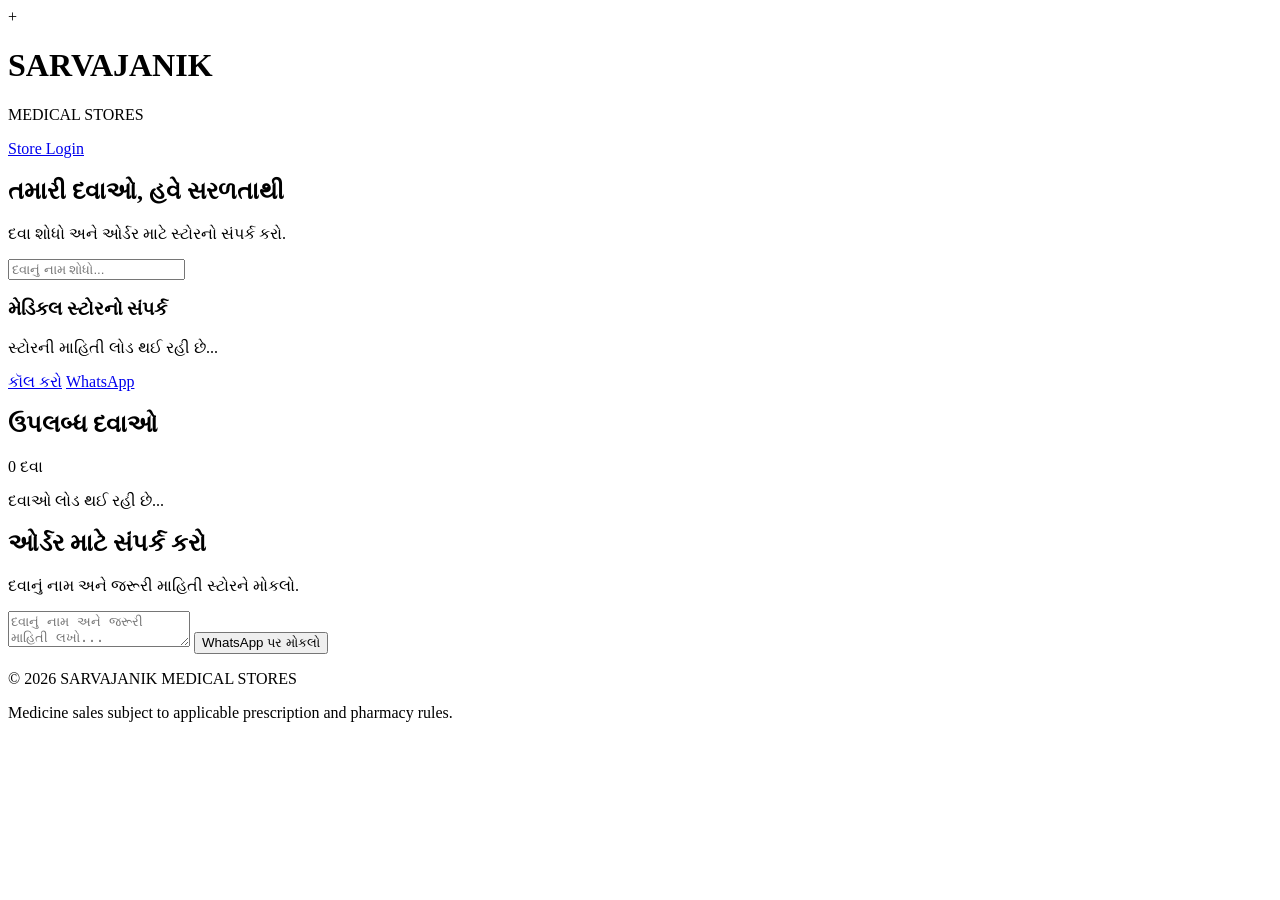
==== index.html @ 2fd67ab3 "Add initial HTML structure for medical store site" ====
<!DOCTYPE html>
<html lang="gu">
<head>
<meta charset="UTF-8">
<meta name="viewport" content="width=device-width, initial-scale=1.0">
<meta name="theme-color" content="#087443">
<meta name="description" content="SARVAJANIK MEDICAL STORES">
<title>SARVAJANIK MEDICAL STORES</title>
<link rel="manifest" href="manifest.json">
<link rel="stylesheet" href="style.css">
</head>

<body>

<header class="topbar">
  <div class="brand">
    <div class="logo">+</div>
    <div>
      <h1>SARVAJANIK</h1>
      <p>MEDICAL STORES</p>
    </div>
  </div>
  <a href="store.html" class="store-link">Store Login</a>
</header>

<section class="hero">
  <h2>તમારી દવાઓ, હવે સરળતાથી</h2>
  <p>દવા શોધો અને ઓર્ડર માટે સ્ટોરનો સંપર્ક કરો.</p>
</section>

<main class="container">

  <div class="search-box">
    <input
      type="search"
      id="searchMedicine"
      placeholder="દવાનું નામ શોધો..."
    >
  </div>

  <section class="contact-card">
    <h3>મેડિકલ સ્ટોરનો સંપર્ક</h3>
    <p id="storeName">સ્ટોરની માહિતી લોડ થઈ રહી છે...</p>
    <div class="contact-buttons">
      <a id="callButton" href="#">કૉલ કરો</a>
      <a id="whatsappButton" href="#" target="_blank">WhatsApp</a>
    </div>
  </section>

  <section>
    <div class="section-heading">
      <h2>ઉપલબ્ધ દવાઓ</h2>
      <span id="medicineCount">0 દવા</span>
    </div>
    <div id="medicineList" class="medicine-grid">
      <p>દવાઓ લોડ થઈ રહી છે...</p>
    </div>
  </section>

  <section class="order-section">
    <h2>ઓર્ડર માટે સંપર્ક કરો</h2>
    <p>દવાનું નામ અને જરૂરી માહિતી સ્ટોરને મોકલો.</p>
    <textarea
      id="orderMessage"
      placeholder="દવાનું નામ અને જરૂરી માહિતી લખો..."
    ></textarea>
    <button id="sendOrder">WhatsApp પર મોકલો</button>
  </section>

</main>

<footer>
  <p>© 2026 SARVAJANIK MEDICAL STORES</p>
  <p>Medicine sales subject to applicable prescription and pharmacy rules.</p>
</footer>

<script type="module" src="app.js"></script>

</body>
</html>
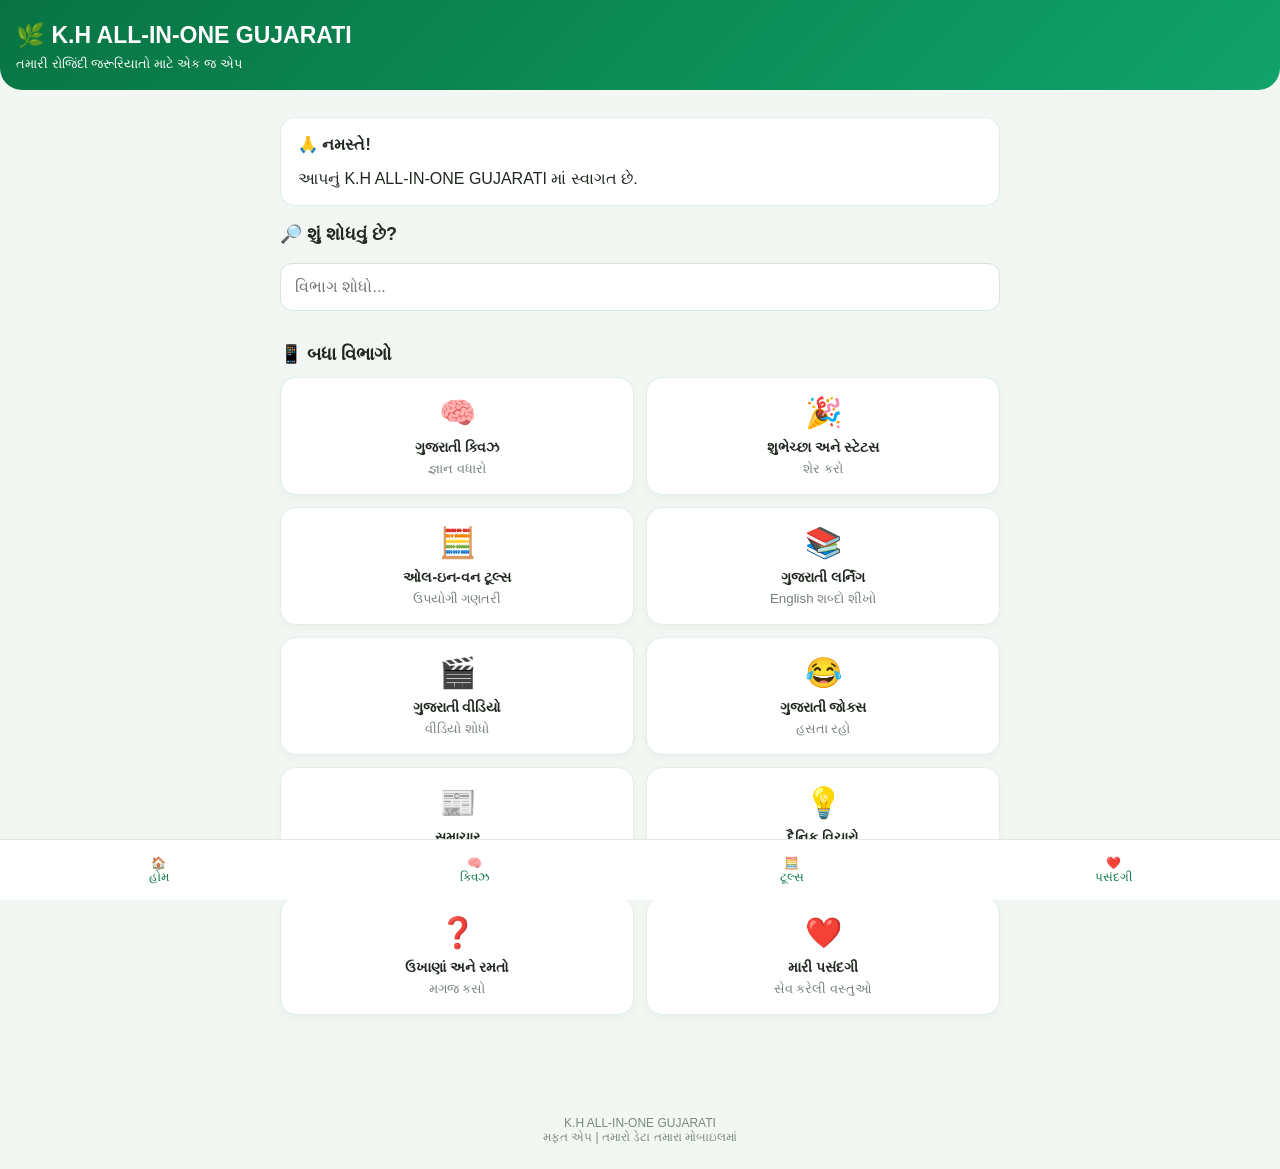
==== commit eb45d50a: "Update index.html" ====
--- a/index.html
+++ b/index.html
@@ -5,77 +5,289 @@
 <meta charset="UTF-8">
 <meta name="viewport" content="width=device-width, initial-scale=1.0">
 <meta name="theme-color" content="#087443">
-<meta name="description" content="SARVAJANIK MEDICAL STORES">
-<title>SARVAJANIK MEDICAL STORES</title>
-<link rel="manifest" href="manifest.json">
-<link rel="stylesheet" href="style.css">
+<title>K.H ALL-IN-ONE GUJARATI</title>
+<style>
+*{box-sizing:border-box}
+body{margin:0;font-family:Arial,sans-serif;background:#f2f7f4;color:#202820}
+header{background:linear-gradient(135deg,#087443,#10a36a);color:white;padding:22px 16px 18px;border-radius:0 0 22px 22px}
+header h1{font-size:23px;margin:0 0 7px}
+header p{margin:0;font-size:13px}
+.container{padding:15px;max-width:750px;margin:auto}
+.search{width:100%;padding:14px;border:1px solid #d6e4da;border-radius:12px;font-size:16px;margin-bottom:15px}
+.section-title{font-size:18px;font-weight:bold;margin:17px 0 12px}
+.grid{display:grid;grid-template-columns:repeat(2,1fr);gap:12px}
+.card{background:white;padding:17px 12px;border-radius:16px;border:1px solid #e2eee6;box-shadow:0 3px 10px #00000008;cursor:pointer;text-align:center}
+.card:active{transform:scale(.97)}
+.card .emoji{font-size:30px;display:block;margin-bottom:8px}
+.card strong{font-size:14px}
+.card small{display:block;color:#758078;margin-top:5px}
+button{border:0;border-radius:10px;padding:12px 15px;background:#087443;color:white;font-size:14px;cursor:pointer;margin:4px 2px}
+button.secondary{background:#e5f2e9;color:#087443}
+button.orange{background:#f18a24}
+input,select,textarea{width:100%;padding:12px;border:1px solid #d8e4dc;border-radius:10px;font-size:15px;margin:6px 0 12px;background:white}
+textarea{min-height:90px;resize:vertical}
+.panel{background:white;padding:17px;border-radius:15px;margin-top:12px;border:1px solid #e2eee6}
+.hidden{display:none!important}
+.back{background:#e2f1e7;color:#087443}
+.result{padding:13px;background:#eaf6ed;border-radius:10px;margin:10px 0;line-height:1.7}
+.item{padding:12px;background:white;border-radius:10px;margin:8px 0;border:1px solid #e2eee6;line-height:1.6}
+footer{text-align:center;color:#7a887e;padding:25px 10px;font-size:12px}
+nav{position:sticky;bottom:0;background:white;border-top:1px solid #e2e9e4;display:flex;justify-content:space-around;padding:9px 3px;z-index:5}
+nav button{background:transparent;color:#087443;margin:0;padding:7px;font-size:12px}
+a{color:#087443}
+</style>
 </head>
-
 <body>
 
-<header class="topbar">
-  <div class="brand">
-    <div class="logo">+</div>
-    <div>
-      <h1>SARVAJANIK</h1>
-      <p>MEDICAL STORES</p>
+<header>
+  <h1>🌿 K.H ALL-IN-ONE GUJARATI</h1>
+  <p>તમારી રોજિંદી જરૂરિયાતો માટે એક જ એપ</p>
+</header>
+
+<div class="container">
+  <div id="home">
+    <div class="panel">
+      <strong>🙏 નમસ્તે!</strong>
+      <p style="margin-bottom:0">આપનું K.H ALL-IN-ONE GUJARATI માં સ્વાગત છે.</p>
+    </div>
+
+    <div class="section-title">🔎 શું શોધવું છે?</div>
+    <input class="search" id="search" placeholder="વિભાગ શોધો..." oninput="searchCards()">
+
+    <div class="section-title">📱 બધા વિભાગો</div>
+    <div class="grid" id="mainGrid">
+      <div class="card" data-name="quiz general knowledge પ્રશ્નો" onclick="openPage('quiz')"><span class="emoji">🧠</span><strong>ગુજરાતી ક્વિઝ</strong><small>જ્ઞાન વધારો</small></div>
+      <div class="card" data-name="wishes status શુભેચ્છા" onclick="openPage('wishes')"><span class="emoji">🎉</span><strong>શુભેચ્છા અને સ્ટેટસ</strong><small>શેર કરો</small></div>
+      <div class="card" data-name="tools calculator ટૂલ્સ" onclick="openPage('tools')"><span class="emoji">🧮</span><strong>ઓલ-ઇન-વન ટૂલ્સ</strong><small>ઉપયોગી ગણતરી</small></div>
+      <div class="card" data-name="learning english ગુજરાતી શીખો" onclick="openPage('learning')"><span class="emoji">📚</span><strong>ગુજરાતી લર્નિંગ</strong><small>English શબ્દો શીખો</small></div>
+      <div class="card" data-name="videos ગુજરાતી વિડિઓ" onclick="openPage('videos')"><span class="emoji">🎬</span><strong>ગુજરાતી વીડિયો</strong><small>વીડિયો શોધો</small></div>
+      <div class="card" data-name="jokes જોક્સ રમૂજ" onclick="openPage('jokes')"><span class="emoji">😂</span><strong>ગુજરાતી જોક્સ</strong><small>હસતા રહો</small></div>
+      <div class="card" data-name="news સમાચાર" onclick="openPage('news')"><span class="emoji">📰</span><strong>સમાચાર</strong><small>સમાચાર વાંચો</small></div>
+      <div class="card" data-name="thoughts વિચારો" onclick="openPage('thoughts')"><span class="emoji">💡</span><strong>દૈનિક વિચારો</strong><small>સારા વિચારો</small></div>
+      <div class="card" data-name="riddles ઉખાણાં કોયડા" onclick="openPage('riddles')"><span class="emoji">❓</span><strong>ઉખાણાં અને રમતો</strong><small>મગજ કસો</small></div>
+      <div class="card" data-name="saved પસંદ કરેલું" onclick="openPage('saved')"><span class="emoji">❤️</span><strong>મારી પસંદગી</strong><small>સેવ કરેલી વસ્તુઓ</small></div>
     </div>
   </div>
-  <a href="store.html" class="store-link">Store Login</a>
-</header>
-
-<section class="hero">
-  <h2>તમારી દવાઓ, હવે સરળતાથી</h2>
-  <p>દવા શોધો અને ઓર્ડર માટે સ્ટોરનો સંપર્ક કરો.</p>
-</section>
-
-<main class="container">
-
-  <div class="search-box">
-    <input
-      type="search"
-      id="searchMedicine"
-      placeholder="દવાનું નામ શોધો..."
-    >
+
+  <div id="content" class="hidden">
+    <button class="back" onclick="goHome()">← પાછા જાઓ</button>
+    <div id="pageContent"></div>
   </div>
-
-  <section class="contact-card">
-    <h3>મેડિકલ સ્ટોરનો સંપર્ક</h3>
-    <p id="storeName">સ્ટોરની માહિતી લોડ થઈ રહી છે...</p>
-    <div class="contact-buttons">
-      <a id="callButton" href="#">કૉલ કરો</a>
-      <a id="whatsappButton" href="#" target="_blank">WhatsApp</a>
-    </div>
-  </section>
-
-  <section>
-    <div class="section-heading">
-      <h2>ઉપલબ્ધ દવાઓ</h2>
-      <span id="medicineCount">0 દવા</span>
-    </div>
-    <div id="medicineList" class="medicine-grid">
-      <p>દવાઓ લોડ થઈ રહી છે...</p>
-    </div>
-  </section>
-
-  <section class="order-section">
-    <h2>ઓર્ડર માટે સંપર્ક કરો</h2>
-    <p>દવાનું નામ અને જરૂરી માહિતી સ્ટોરને મોકલો.</p>
-    <textarea
-      id="orderMessage"
-      placeholder="દવાનું નામ અને જરૂરી માહિતી લખો..."
-    ></textarea>
-    <button id="sendOrder">WhatsApp પર મોકલો</button>
-  </section>
-
-</main>
+</div>
+
+<nav>
+  <button onclick="goHome()">🏠<br>હોમ</button>
+  <button onclick="openPage('quiz')">🧠<br>ક્વિઝ</button>
+  <button onclick="openPage('tools')">🧮<br>ટૂલ્સ</button>
+  <button onclick="openPage('saved')">❤️<br>પસંદગી</button>
+</nav>
 
 <footer>
-  <p>© 2026 SARVAJANIK MEDICAL STORES</p>
-  <p>Medicine sales subject to applicable prescription and pharmacy rules.</p>
+  K.H ALL-IN-ONE GUJARATI<br>
+  મફત એપ | તમારો ડેટા તમારા મોબાઇલમાં
 </footer>
 
-<script type="module" src="app.js"></script>
-
+<script>
+const $=id=>document.getElementById(id);
+let saved=JSON.parse(localStorage.getItem("kh_saved")||"[]");
+let currentQuiz=0,score=0;
+
+function saveData(){
+ localStorage.setItem("kh_saved",JSON.stringify(saved));
+}
+function goHome(){
+ $("home").classList.remove("hidden");
+ $("content").classList.add("hidden");
+}
+function openPage(page){
+ $("home").classList.add("hidden");
+ $("content").classList.remove("hidden");
+ const box=$("pageContent");
+ const pages={
+ quiz:quizPage,
+ wishes:wishesPage,
+ tools:toolsPage,
+ learning:learningPage,
+ videos:videosPage,
+ jokes:jokesPage,
+ news:newsPage,
+ thoughts:thoughtsPage,
+ riddles:riddlesPage,
+ saved:savedPage
+ };
+ box.innerHTML="";
+ if(pages[page]) pages[page](box);
+ window.scrollTo(0,0);
+}
+function searchCards(){
+ const q=$("search").value.toLowerCase();
+ document.querySelectorAll("#mainGrid .card").forEach(c=>{
+ c.style.display=c.dataset.name.includes(q)?"block":"none";
+ });
+}
+function shareText(text){
+ if(navigator.share){
+  navigator.share({text:text}).catch(()=>{});
+ }else{
+  navigator.clipboard.writeText(text).then(()=>alert("કોપી થઈ ગયું. હવે શેર કરો."));
+ }
+}
+function toggleSave(text){
+ const i=saved.indexOf(text);
+ if(i>=0){saved.splice(i,1);alert("પસંદગીમાંથી દૂર થયું");}
+ else{saved.push(text);alert("સેવ થઈ ગયું ❤️");}
+ saveData();
+}
+function pageTitle(box,title){
+ box.innerHTML=`<h2>${title}</h2>`;
+}
+const questions=[
+ {q:"ગુજરાતની રાજધાની કઈ છે?",o:["અમદાવાદ","ગાંધીનગર","સુરત"],a:1},
+ {q:"ભારતનો રાષ્ટ્રીય પક્ષી કયો છે?",o:["મોર","કબૂતર","ગરુડ"],a:0},
+ {q:"સૌરમંડળનો સૌથી મોટો ગ્રહ કયો છે?",o:["પૃથ્વી","મંગળ","ગુરુ"],a:2},
+ {q:"ભારતનો રાષ્ટ્રીય ફૂલ કયો છે?",o:["ગુલાબ","કમળ","સૂર્યમુખી"],a:1},
+ {q:"ગુજરાતનો સ્થાપના દિવસ ક્યારે છે?",o:["1 મે","15 ઓગસ્ટ","26 જાન્યુઆરી"],a:0}
+];
+function quizPage(box){
+ pageTitle(box,"🧠 ગુજરાતી ક્વિઝ");
+ currentQuiz=0;score=0;
+ showQuestion(box);
+}
+function showQuestion(box){
+ if(currentQuiz>=questions.length){
+ box.innerHTML=`<h2>ક્વિઝ પૂરી થઈ! 🎉</h2><div class="result">તમારો સ્કોર: ${score}/${questions.length}</div><button onclick="quizPage($('pageContent'))">ફરી રમો</button>`;
+ return;
+ }
+ let q=questions[currentQuiz];
+ box.innerHTML=`<h2>પ્રશ્ન ${currentQuiz+1}/${questions.length}</h2>
+ <div class="panel"><h3>${q.q}</h3>
+ ${q.o.map((v,i)=>`<button class="secondary" style="display:block;width:100%;text-align:left" onclick="answerQuiz(${i})">${v}</button>`).join("")}
+ </div><div id="quizResult"></div>`;
+}
+function answerQuiz(n){
+ const q=questions[currentQuiz];
+ if(n===q.a)score++;
+ $("quizResult").innerHTML=`<div class="result">${n===q.a?"સાચો જવાબ! ✅":"ખોટો જવાબ. સાચો જવાબ: "+q.o[q.a]}</div><button onclick="currentQuiz++;showQuestion($('pageContent'))">આગળનો પ્રશ્ન →</button>`;
+}
+
+function wishesPage(box){
+ pageTitle(box,"🎉 શુભેચ્છા અને સ્ટેટસ");
+ const wishes=[
+ "તમારો આજનો દિવસ આનંદ અને ખુશીઓથી ભરેલો રહે. શુભ સવાર! 🌞",
+ "તમારા જીવનમાં હંમેશાં સુખ, શાંતિ અને સમૃદ્ધિ રહે. 🙏",
+ "મહેનત કરતા રહો, સફળતા એક દિવસ જરૂર મળશે. 💪",
+ "તમારા દરેક સપના સાકાર થાય તેવી શુભકામનાઓ. 🌹",
+ "હસતા રહો અને બીજાને પણ હસાવતા રહો. 😊"
+ ];
+ wishes.forEach(w=>box.innerHTML+=`<div class="item">${w}<br><button onclick="shareText(${JSON.stringify(w)})">શેર કરો</button><button class="secondary" onclick="toggleSave(${JSON.stringify(w)})">❤️ સેવ</button></div>`);
+}
+function toolsPage(box){
+ pageTitle(box,"🧮 ઉપયોગી ટૂલ્સ");
+ box.innerHTML+=`
+ <div class="panel"><h3>કેલ્ક્યુલેટર</h3>
+ <input id="n1" type="number" placeholder="પહેલી સંખ્યા">
+ <select id="op"><option value="+">ઉમેરો (+)</option><option value="-">બાદબાકી (-)</option><option value="*">ગુણાકાર (×)</option><option value="/">ભાગાકાર (÷)</option></select>
+ <input id="n2" type="number" placeholder="બીજી સંખ્યા">
+ <button onclick="calculate()">જવાબ મેળવો</button><div id="calcResult"></div></div>
+ <div class="panel"><h3>ટકાવારી (%)</h3>
+ <input id="percentA" type="number" placeholder="કુલ સંખ્યા">
+ <input id="percentB" type="number" placeholder="કેટલા ટકા?">
+ <button onclick="percentage()">ગણતરી કરો</button><div id="percentResult"></div></div>
+ <div class="panel"><h3>કિલો ગ્રામથી ગ્રામ</h3>
+ <input id="kg" type="number" placeholder="કિલો ગ્રામ">
+ <button onclick="kgConvert()">રૂપાંતર કરો</button><div id="kgResult"></div></div>
+ <div class="panel"><h3>ઉંમર ગણો</h3>
+ <label>જન્મ તારીખ</label><input id="dob" type="date">
+ <button onclick="ageCalc()">ઉંમર ગણો</button><div id="ageResult"></div></div>`;
+}
+function calculate(){
+ let a=Number($("n1").value),b=Number($("n2").value),op=$("op").value;
+ if($("n1").value===""||$("n2").value==="")return alert("બંને સંખ્યા લખો");
+ if(op==="/"&&b===0)return alert("શૂન્યથી ભાગાકાર થઈ શકતો નથી");
+ let r=op==="+"?a+b:op==="-"?a-b:op==="*"?a*b:a/b;
+ $("calcResult").innerHTML=`<div class="result">જવાબ: ${r}</div>`;
+}
+function percentage(){
+ let a=Number($("percentA").value),b=Number($("percentB").value);
+ if(!$("percentA").value||!$("percentB").value)return alert("બંને માહિતી લખો");
+ $("percentResult").innerHTML=`<div class="result">જવાબ: ${(a*b/100).toFixed(2)}</div>`;
+}
+function kgConvert(){
+ let v=$("kg").value;
+ if(v==="")return alert("કિલો ગ્રામ લખો");
+ $("kgResult").innerHTML=`<div class="result">${v} કિલો ગ્રામ = ${Number(v)*1000} ગ્રામ</div>`;
+}
+function ageCalc(){
+ let v=$("dob").value;
+ if(!v)return alert("જન્મ તારીખ પસંદ કરો");
+ let d=new Date(v),t=new Date();
+ if(d>t)return alert("ભવિષ્યની તારીખ પસંદ કરી શકાતી નથી");
+ let years=t.getFullYear()-d.getFullYear();
+ let months=t.getMonth()-d.getMonth();
+ let days=t.getDate()-d.getDate();
+ if(days<0){months--;days+=new Date(t.getFullYear(),t.getMonth(),0).getDate();}
+ if(months<0){years--;months+=12;}
+ $("ageResult").innerHTML=`<div class="result">તમારી ઉંમર: ${years} વર્ષ, ${months} મહિના અને ${days} દિવસ</div>`;
+}
+const words=[
+ ["Apple","સફરજન"],["Book","પુસ્તક"],["Water","પાણી"],["School","શાળા"],["Friend","મિત્ર"],["Family","પરિવાર"],["Sun","સૂર્ય"],["Moon","ચંદ્ર"],["House","ઘર"],["Flower","ફૂલ"],["Tree","વૃક્ષ"],["River","નદી"],["Food","ખોરાક"],["Love","પ્રેમ"],["Happy","ખુશ"]
+];
+function learningPage(box){
+ pageTitle(box,"📚 English થી ગુજરાતી");
+ words.forEach(w=>box.innerHTML+=`<div class="item"><b>${w[0]}</b> = ${w[1]} <button class="secondary" onclick="shareText('${w[0]} = ${w[1]}')">શેર</button></div>`);
+}
+function videosPage(box){
+ pageTitle(box,"🎬 ગુજરાતી વીડિયો");
+ box.innerHTML+=`<div class="panel"><p>ગુજરાતી વીડિયો જોવા માટે વિષય પસંદ કરો.</p>
+ ${["ગુજરાતી ભજન","ગુજરાતી વાર્તા","ગુજરાતી કોમેડી","ગુજરાતી શિક્ષણ","ગુજરાતી સમાચાર"].map(v=>`<div class="item">${v}<br><button onclick="window.open('https://www.youtube.com/results?search_query='+encodeURIComponent('${v}'),'_blank')">વીડિયો જુઓ ▶</button></div>`).join("")}
+ <small>વીડિયો YouTube પર ખુલશે. ઇન્ટરનેટ જરૂરી છે.</small></div>`;
+}
+const jokes=[
+ "શિક્ષક: દુનિયામાં સૌથી વધુ ધીરજ કોની પાસે હોય છે? વિદ્યાર્થી: મોબાઇલની બેટરી 1% હોય ત્યારે પણ વીડિયો જોનારની પાસે! 😂",
+ "મિત્ર: તું રોજ વહેલો કેમ ઊઠે છે? બીજો: કારણ કે મોડું ઊઠું તો ફરી ઊંઘવાનો સમય ઓછો મળે! 😄",
+ "શિક્ષક: હોમવર્ક કેમ નથી કર્યું? વિદ્યાર્થી: સર, પેનને રજા આપી હતી! 😂",
+ "મમ્મી: ભણવા બેઠો? દીકરો: હા, પુસ્તકની સામે બેઠો છું! 😁"
+];
+function jokesPage(box){
+ pageTitle(box,"😂 ગુજરાતી જોક્સ");
+ jokes.forEach(j=>box.innerHTML+=`<div class="item">${j}<br><button onclick="shareText(${JSON.stringify(j)})">શેર કરો</button><button class="secondary" onclick="toggleSave(${JSON.stringify(j)})">❤️ સેવ</button></div>`);
+}
+function newsPage(box){
+ pageTitle(box,"📰 સમાચાર");
+ box.innerHTML+=`<div class="panel"><p>તાજા સમાચાર જોવા માટે નીચે પસંદ કરો.</p>
+ ${["ગુજરાત સમાચાર","ભારત સમાચાર","રમતગમત સમાચાર","વિશ્વ સમાચાર","બિઝનેસ સમાચાર"].map(v=>`<div class="item">${v}<br><button onclick="window.open('https://www.google.com/search?tbm=nws&q='+encodeURIComponent('${v}'),'_blank')">સમાચાર વાંચો</button></div>`).join("")}
+ <small>સમાચાર માટે ઇન્ટરનેટ જરૂરી છે. આ એપ પોતે સમાચાર પ્રકાશિત કરતી નથી.</small></div>`;
+}
+const thoughts=[
+ "સફળતા મેળવવા માટે સતત પ્રયત્ન કરતા રહો.",
+ "સમયની કદર કરનાર વ્યક્તિ જીવનમાં આગળ વધે છે.",
+ "નાની શરૂઆત પણ મોટા પરિણામ આપી શકે છે.",
+ "જ્ઞાન એવી સંપત્તિ છે જે કોઈ છીનવી શકતું નથી.",
+ "સારા વિચારો અને સારા કર્મ જીવનને સુંદર બનાવે છે.",
+ "દરેક દિવસ નવી તક લઈને આવે છે."
+];
+function thoughtsPage(box){
+ pageTitle(box,"💡 સારા વિચારો");
+ thoughts.forEach(t=>box.innerHTML+=`<div class="item">🌼 ${t}<br><button onclick="shareText(${JSON.stringify(t)})">શેર કરો</button><button class="secondary" onclick="toggleSave(${JSON.stringify(t)})">❤️ સેવ</button></div>`);
+}
+const riddles=[
+ {q:"એવી કઈ વસ્તુ છે જે પાણી પીવાથી મરી જાય છે?",a:"આગ 🔥"},
+ {q:"દાંત છે પણ ખાઈ શકતું નથી, એ શું?",a:"કાંસકો"},
+ {q:"જેટલું વધારે કાઢો એટલું મોટું થાય, એ શું?",a:"ખાડો"},
+ {q:"પગ નથી છતાં ચાલે છે, એ શું?",a:"ઘડિયાળ"}
+];
+function riddlesPage(box){
+ pageTitle(box,"❓ ઉખાણાં અને કોયડા");
+ riddles.forEach((r,i)=>box.innerHTML+=`<div class="item"><b>${i+1}. ${r.q}</b><br><button class="secondary" onclick="this.nextElementSibling.classList.toggle('hidden')">જવાબ જુઓ</button><p class="hidden result">${r.a}</p></div>`);
+}
+function savedPage(box){
+ pageTitle(box,"❤️ મારી પસંદગી");
+ if(!saved.length){box.innerHTML+="<div class='result'>હજુ કોઈ વસ્તુ સેવ કરી નથી.</div>";return;}
+ saved.forEach((s,i)=>box.innerHTML+=`<div class="item">${s}<br><button onclick="shareText(${JSON.stringify(s)})">શેર</button><button class="orange" onclick="removeSaved(${i})">દૂર કરો</button></div>`);
+ box.innerHTML+=`<button class="orange" onclick="clearSaved()">બધી પસંદગી દૂર કરો</button>`;
+}
+function removeSaved(i){saved.splice(i,1);saveData();savedPage($("pageContent"));}
+function clearSaved(){if(confirm("બધી સેવ કરેલી વસ્તુઓ દૂર કરવી છે?")){saved=[];saveData();savedPage($("pageContent"));}}
+</script>
 </body>
 </html>
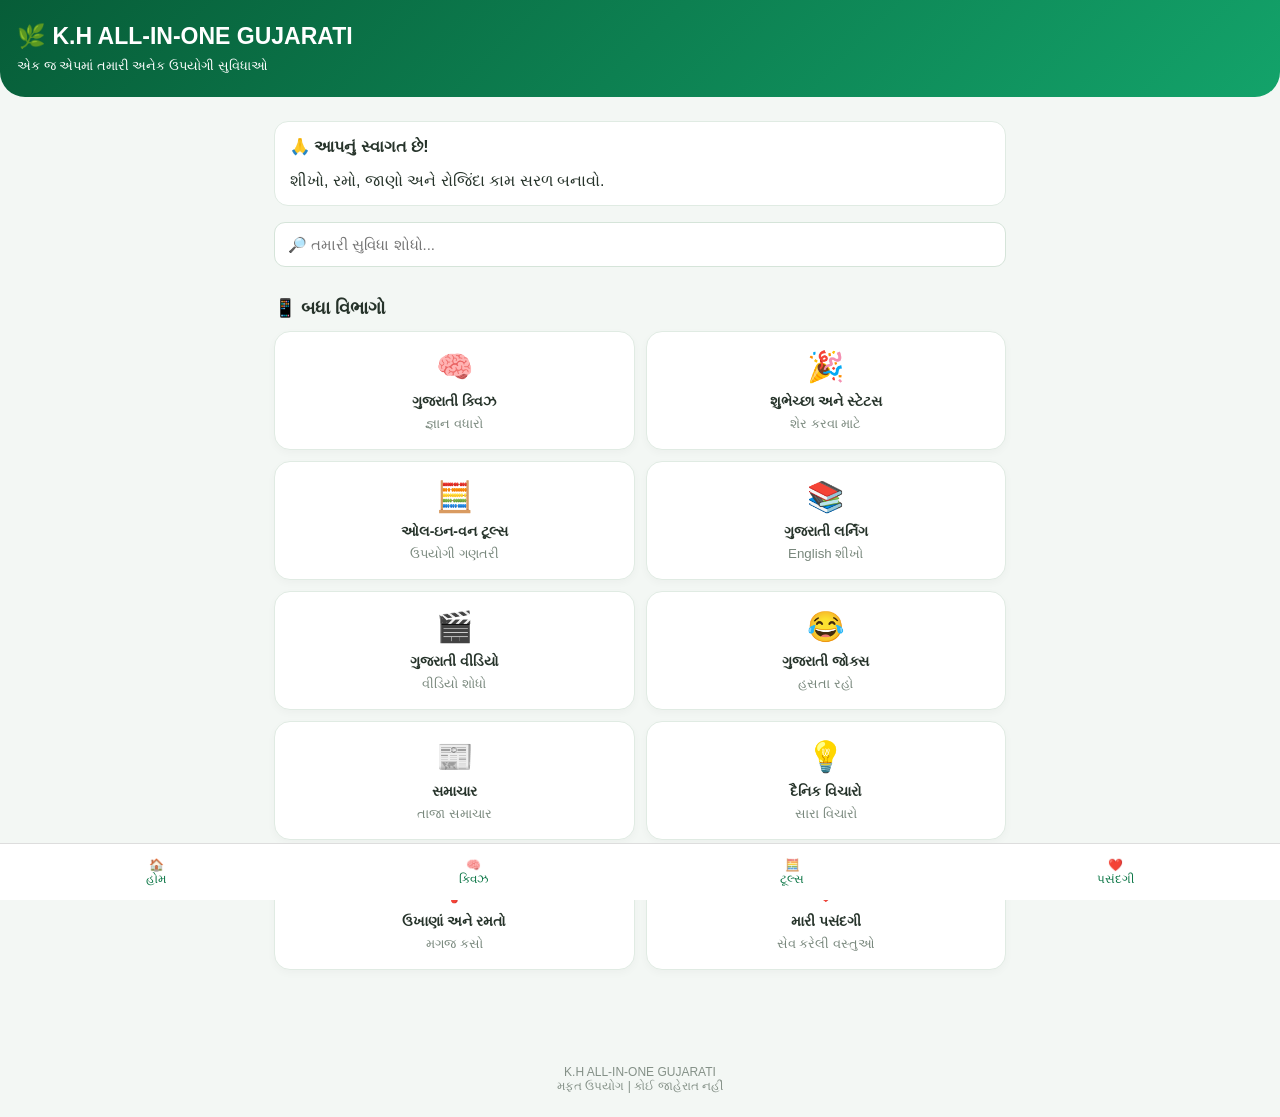
==== commit bdb806fa: "Update index.html" ====
--- a/index.html
+++ b/index.html
@@ -3,291 +3,361 @@
 <html lang="gu">
 <head>
 <meta charset="UTF-8">
-<meta name="viewport" content="width=device-width, initial-scale=1.0">
+<meta name="viewport" content="width=device-width, initial-scale=1">
 <meta name="theme-color" content="#087443">
 <title>K.H ALL-IN-ONE GUJARATI</title>
 <style>
 *{box-sizing:border-box}
-body{margin:0;font-family:Arial,sans-serif;background:#f2f7f4;color:#202820}
-header{background:linear-gradient(135deg,#087443,#10a36a);color:white;padding:22px 16px 18px;border-radius:0 0 22px 22px}
-header h1{font-size:23px;margin:0 0 7px}
+body{margin:0;background:#f3f7f4;color:#26332a;font-family:Arial,sans-serif}
+header{background:linear-gradient(135deg,#075d38,#13a36a);color:white;padding:23px 17px;border-radius:0 0 25px 25px}
+header h1{font-size:23px;margin:0 0 8px}
 header p{margin:0;font-size:13px}
-.container{padding:15px;max-width:750px;margin:auto}
-.search{width:100%;padding:14px;border:1px solid #d6e4da;border-radius:12px;font-size:16px;margin-bottom:15px}
-.section-title{font-size:18px;font-weight:bold;margin:17px 0 12px}
-.grid{display:grid;grid-template-columns:repeat(2,1fr);gap:12px}
-.card{background:white;padding:17px 12px;border-radius:16px;border:1px solid #e2eee6;box-shadow:0 3px 10px #00000008;cursor:pointer;text-align:center}
-.card:active{transform:scale(.97)}
+main{max-width:760px;margin:auto;padding:14px}
+input,select,textarea{width:100%;padding:13px;border:1px solid #d5e4d9;border-radius:11px;font-size:15px;margin:6px 0 12px;background:white}
+button{border:0;padding:12px 15px;border-radius:10px;background:#087443;color:white;font-size:14px;cursor:pointer;margin:4px 2px}
+button.light{background:#e4f2e9;color:#087443}
+button.red{background:#d94a4a}
+button:active{transform:scale(.97)}
+.heading{font-size:18px;font-weight:bold;margin:18px 0 12px}
+.grid{display:grid;grid-template-columns:repeat(2,minmax(0,1fr));gap:11px}
+.card{background:white;border:1px solid #e0ebe3;border-radius:16px;padding:17px 9px;text-align:center;cursor:pointer;box-shadow:0 3px 9px #00000008}
 .card .emoji{font-size:30px;display:block;margin-bottom:8px}
 .card strong{font-size:14px}
-.card small{display:block;color:#758078;margin-top:5px}
-button{border:0;border-radius:10px;padding:12px 15px;background:#087443;color:white;font-size:14px;cursor:pointer;margin:4px 2px}
-button.secondary{background:#e5f2e9;color:#087443}
-button.orange{background:#f18a24}
-input,select,textarea{width:100%;padding:12px;border:1px solid #d8e4dc;border-radius:10px;font-size:15px;margin:6px 0 12px;background:white}
-textarea{min-height:90px;resize:vertical}
-.panel{background:white;padding:17px;border-radius:15px;margin-top:12px;border:1px solid #e2eee6}
+.card small{display:block;color:#78877c;margin-top:6px}
+.box{background:white;border:1px solid #e0ebe3;border-radius:14px;padding:15px;margin:10px 0}
+.item{background:white;border:1px solid #e0ebe3;border-radius:12px;padding:13px;margin:9px 0;line-height:1.7}
+.result{background:#e8f5ec;border-radius:11px;padding:13px;margin:10px 0;line-height:1.7}
 .hidden{display:none!important}
-.back{background:#e2f1e7;color:#087443}
-.result{padding:13px;background:#eaf6ed;border-radius:10px;margin:10px 0;line-height:1.7}
-.item{padding:12px;background:white;border-radius:10px;margin:8px 0;border:1px solid #e2eee6;line-height:1.6}
-footer{text-align:center;color:#7a887e;padding:25px 10px;font-size:12px}
-nav{position:sticky;bottom:0;background:white;border-top:1px solid #e2e9e4;display:flex;justify-content:space-around;padding:9px 3px;z-index:5}
-nav button{background:transparent;color:#087443;margin:0;padding:7px;font-size:12px}
-a{color:#087443}
+.back{background:#e5f2e9;color:#087443}
+.small{font-size:12px;color:#78877c}
+nav{position:sticky;bottom:0;background:white;border-top:1px solid #ddd;display:flex;justify-content:space-around;padding:7px 0;z-index:10}
+nav button{background:white;color:#087443;font-size:12px;margin:0;padding:7px}
+footer{text-align:center;color:#849087;font-size:12px;padding:24px 10px}
 </style>
 </head>
 <body>
 
 <header>
-  <h1>🌿 K.H ALL-IN-ONE GUJARATI</h1>
-  <p>તમારી રોજિંદી જરૂરિયાતો માટે એક જ એપ</p>
+<h1>🌿 K.H ALL-IN-ONE GUJARATI</h1>
+<p>એક જ એપમાં તમારી અનેક ઉપયોગી સુવિધાઓ</p>
 </header>
 
-<div class="container">
-  <div id="home">
-    <div class="panel">
-      <strong>🙏 નમસ્તે!</strong>
-      <p style="margin-bottom:0">આપનું K.H ALL-IN-ONE GUJARATI માં સ્વાગત છે.</p>
-    </div>
-
-    <div class="section-title">🔎 શું શોધવું છે?</div>
-    <input class="search" id="search" placeholder="વિભાગ શોધો..." oninput="searchCards()">
-
-    <div class="section-title">📱 બધા વિભાગો</div>
-    <div class="grid" id="mainGrid">
-      <div class="card" data-name="quiz general knowledge પ્રશ્નો" onclick="openPage('quiz')"><span class="emoji">🧠</span><strong>ગુજરાતી ક્વિઝ</strong><small>જ્ઞાન વધારો</small></div>
-      <div class="card" data-name="wishes status શુભેચ્છા" onclick="openPage('wishes')"><span class="emoji">🎉</span><strong>શુભેચ્છા અને સ્ટેટસ</strong><small>શેર કરો</small></div>
-      <div class="card" data-name="tools calculator ટૂલ્સ" onclick="openPage('tools')"><span class="emoji">🧮</span><strong>ઓલ-ઇન-વન ટૂલ્સ</strong><small>ઉપયોગી ગણતરી</small></div>
-      <div class="card" data-name="learning english ગુજરાતી શીખો" onclick="openPage('learning')"><span class="emoji">📚</span><strong>ગુજરાતી લર્નિંગ</strong><small>English શબ્દો શીખો</small></div>
-      <div class="card" data-name="videos ગુજરાતી વિડિઓ" onclick="openPage('videos')"><span class="emoji">🎬</span><strong>ગુજરાતી વીડિયો</strong><small>વીડિયો શોધો</small></div>
-      <div class="card" data-name="jokes જોક્સ રમૂજ" onclick="openPage('jokes')"><span class="emoji">😂</span><strong>ગુજરાતી જોક્સ</strong><small>હસતા રહો</small></div>
-      <div class="card" data-name="news સમાચાર" onclick="openPage('news')"><span class="emoji">📰</span><strong>સમાચાર</strong><small>સમાચાર વાંચો</small></div>
-      <div class="card" data-name="thoughts વિચારો" onclick="openPage('thoughts')"><span class="emoji">💡</span><strong>દૈનિક વિચારો</strong><small>સારા વિચારો</small></div>
-      <div class="card" data-name="riddles ઉખાણાં કોયડા" onclick="openPage('riddles')"><span class="emoji">❓</span><strong>ઉખાણાં અને રમતો</strong><small>મગજ કસો</small></div>
-      <div class="card" data-name="saved પસંદ કરેલું" onclick="openPage('saved')"><span class="emoji">❤️</span><strong>મારી પસંદગી</strong><small>સેવ કરેલી વસ્તુઓ</small></div>
-    </div>
-  </div>
-
-  <div id="content" class="hidden">
-    <button class="back" onclick="goHome()">← પાછા જાઓ</button>
-    <div id="pageContent"></div>
-  </div>
+<main>
+<section id="home">
+<div class="box">
+<b>🙏 આપનું સ્વાગત છે!</b>
+<p style="margin-bottom:0">શીખો, રમો, જાણો અને રોજિંદા કામ સરળ બનાવો.</p>
 </div>
 
+<input id="search" placeholder="🔎 તમારી સુવિધા શોધો..." oninput="filterCards()">
+
+<div class="heading">📱 બધા વિભાગો</div>
+<div class="grid" id="grid">
+<div class="card" data-search="quiz પ્રશ્નો જ્ઞાન" onclick="openPage('quiz')"><span class="emoji">🧠</span><strong>ગુજરાતી ક્વિઝ</strong><small>જ્ઞાન વધારો</small></div>
+<div class="card" data-search="wishes શુભેચ્છા સ્ટેટસ" onclick="openPage('wishes')"><span class="emoji">🎉</span><strong>શુભેચ્છા અને સ્ટેટસ</strong><small>શેર કરવા માટે</small></div>
+<div class="card" data-search="calculator ગણતરી ટકાવારી ઉંમર" onclick="openPage('tools')"><span class="emoji">🧮</span><strong>ઓલ-ઇન-વન ટૂલ્સ</strong><small>ઉપયોગી ગણતરી</small></div>
+<div class="card" data-search="learning english ગુજરાતી શબ્દો" onclick="openPage('learning')"><span class="emoji">📚</span><strong>ગુજરાતી લર્નિંગ</strong><small>English શીખો</small></div>
+<div class="card" data-search="videos વીડિયો" onclick="openPage('videos')"><span class="emoji">🎬</span><strong>ગુજરાતી વીડિયો</strong><small>વીડિયો શોધો</small></div>
+<div class="card" data-search="jokes જોક્સ રમૂજ" onclick="openPage('jokes')"><span class="emoji">😂</span><strong>ગુજરાતી જોક્સ</strong><small>હસતા રહો</small></div>
+<div class="card" data-search="news સમાચાર" onclick="openPage('news')"><span class="emoji">📰</span><strong>સમાચાર</strong><small>તાજા સમાચાર</small></div>
+<div class="card" data-search="thoughts વિચારો સુવિચાર" onclick="openPage('thoughts')"><span class="emoji">💡</span><strong>દૈનિક વિચારો</strong><small>સારા વિચારો</small></div>
+<div class="card" data-search="riddles ઉખાણાં કોયડા" onclick="openPage('riddles')"><span class="emoji">❓</span><strong>ઉખાણાં અને રમતો</strong><small>મગજ કસો</small></div>
+<div class="card" data-search="saved પસંદગી સેવ" onclick="openPage('saved')"><span class="emoji">❤️</span><strong>મારી પસંદગી</strong><small>સેવ કરેલી વસ્તુઓ</small></div>
+</div>
+</section>
+
+<section id="page" class="hidden">
+<button class="back" onclick="home()">← હોમ પર પાછા</button>
+<div id="pageBody"></div>
+</section>
+</main>
+
 <nav>
-  <button onclick="goHome()">🏠<br>હોમ</button>
-  <button onclick="openPage('quiz')">🧠<br>ક્વિઝ</button>
-  <button onclick="openPage('tools')">🧮<br>ટૂલ્સ</button>
-  <button onclick="openPage('saved')">❤️<br>પસંદગી</button>
+<button onclick="home()">🏠<br>હોમ</button>
+<button onclick="openPage('quiz')">🧠<br>ક્વિઝ</button>
+<button onclick="openPage('tools')">🧮<br>ટૂલ્સ</button>
+<button onclick="openPage('saved')">❤️<br>પસંદગી</button>
 </nav>
 
 <footer>
-  K.H ALL-IN-ONE GUJARATI<br>
-  મફત એપ | તમારો ડેટા તમારા મોબાઇલમાં
+K.H ALL-IN-ONE GUJARATI<br>
+મફત ઉપયોગ | કોઈ જાહેરાત નહીં
 </footer>
 
 <script>
 const $=id=>document.getElementById(id);
-let saved=JSON.parse(localStorage.getItem("kh_saved")||"[]");
-let currentQuiz=0,score=0;
-
-function saveData(){
- localStorage.setItem("kh_saved",JSON.stringify(saved));
-}
-function goHome(){
+let favorites=[];
+try{favorites=JSON.parse(localStorage.getItem("kh_favorites")||"[]");if(!Array.isArray(favorites))favorites=[];}catch(e){favorites=[];}
+
+function home(){
  $("home").classList.remove("hidden");
- $("content").classList.add("hidden");
-}
-function openPage(page){
+ $("page").classList.add("hidden");
+ window.scrollTo(0,0);
+}
+function filterCards(){
+ let q=$("search").value.toLowerCase().trim();
+ document.querySelectorAll(".card").forEach(c=>{
+ c.style.display=c.dataset.search.toLowerCase().includes(q)?"block":"none";
+ });
+}
+function openPage(name){
  $("home").classList.add("hidden");
- $("content").classList.remove("hidden");
- const box=$("pageContent");
- const pages={
- quiz:quizPage,
- wishes:wishesPage,
- tools:toolsPage,
- learning:learningPage,
- videos:videosPage,
- jokes:jokesPage,
- news:newsPage,
- thoughts:thoughtsPage,
- riddles:riddlesPage,
- saved:savedPage
- };
- box.innerHTML="";
- if(pages[page]) pages[page](box);
+ $("page").classList.remove("hidden");
+ let b=$("pageBody");
+ b.innerHTML="";
+ let pages={quiz,wishes,tools,learning,videos,jokes,news,thoughts,riddles,saved};
+ if(pages[name])pages[name](b);
  window.scrollTo(0,0);
 }
-function searchCards(){
- const q=$("search").value.toLowerCase();
- document.querySelectorAll("#mainGrid .card").forEach(c=>{
- c.style.display=c.dataset.name.includes(q)?"block":"none";
- });
-}
-function shareText(text){
+function title(b,t){b.innerHTML="<h2>"+t+"</h2>";}
+function storeFavorites(){
+ try{localStorage.setItem("kh_favorites",JSON.stringify(favorites));}
+ catch(e){alert("મોબાઇલમાં જગ્યા ઉપલબ્ધ નથી.");}
+}
+function safeText(t){
+ return String(t).replace(/[&<>"']/g,c=>({"&":"&amp;","<":"&lt;",">":"&gt;",'"':"&quot;","'":"&#39;"}[c]));
+}
+function share(t){
  if(navigator.share){
-  navigator.share({text:text}).catch(()=>{});
- }else{
-  navigator.clipboard.writeText(text).then(()=>alert("કોપી થઈ ગયું. હવે શેર કરો."));
- }
-}
-function toggleSave(text){
- const i=saved.indexOf(text);
- if(i>=0){saved.splice(i,1);alert("પસંદગીમાંથી દૂર થયું");}
- else{saved.push(text);alert("સેવ થઈ ગયું ❤️");}
- saveData();
-}
-function pageTitle(box,title){
- box.innerHTML=`<h2>${title}</h2>`;
-}
+ navigator.share({text:t}).catch(()=>{});
+ }else if(navigator.clipboard){
+ navigator.clipboard.writeText(t).then(()=>alert("કોપી થઈ ગયું. હવે શેર કરો."));
+ }else{prompt("આ લખાણ કોપી કરો:",t);}
+}
+function favorite(t){
+ let i=favorites.indexOf(t);
+ if(i>=0){favorites.splice(i,1);alert("પસંદગીમાંથી દૂર કર્યું.");}
+ else{favorites.push(t);alert("❤️ સેવ થઈ ગયું.");}
+ storeFavorites();
+}
+function saveButton(t){
+ return `<button class="light" onclick="favorite(${JSON.stringify(t).replace(/</g,"\\u003c")})">❤️ સેવ</button>
+ <button onclick="share(${JSON.stringify(t).replace(/</g,"\\u003c")})">શેર કરો</button>`;
+}
+
+// QUIZ
 const questions=[
- {q:"ગુજરાતની રાજધાની કઈ છે?",o:["અમદાવાદ","ગાંધીનગર","સુરત"],a:1},
- {q:"ભારતનો રાષ્ટ્રીય પક્ષી કયો છે?",o:["મોર","કબૂતર","ગરુડ"],a:0},
- {q:"સૌરમંડળનો સૌથી મોટો ગ્રહ કયો છે?",o:["પૃથ્વી","મંગળ","ગુરુ"],a:2},
- {q:"ભારતનો રાષ્ટ્રીય ફૂલ કયો છે?",o:["ગુલાબ","કમળ","સૂર્યમુખી"],a:1},
- {q:"ગુજરાતનો સ્થાપના દિવસ ક્યારે છે?",o:["1 મે","15 ઓગસ્ટ","26 જાન્યુઆરી"],a:0}
-];
-function quizPage(box){
- pageTitle(box,"🧠 ગુજરાતી ક્વિઝ");
- currentQuiz=0;score=0;
- showQuestion(box);
-}
-function showQuestion(box){
- if(currentQuiz>=questions.length){
- box.innerHTML=`<h2>ક્વિઝ પૂરી થઈ! 🎉</h2><div class="result">તમારો સ્કોર: ${score}/${questions.length}</div><button onclick="quizPage($('pageContent'))">ફરી રમો</button>`;
+["ગુજરાતની રાજધાની કઈ છે?",["અમદાવાદ","ગાંધીનગર","સુરત"],1],
+["ભારતનો રાષ્ટ્રીય પક્ષી કયો છે?",["મોર","કબૂતર","ગરુડ"],0],
+["સૌરમંડળનો સૌથી મોટો ગ્રહ કયો છે?",["પૃથ્વી","મંગળ","ગુરુ"],2],
+["ભારતનો રાષ્ટ્રીય ફૂલ કયો છે?",["ગુલાબ","કમળ","સૂર્યમુખી"],1],
+["ગુજરાતનો સ્થાપના દિવસ ક્યારે છે?",["1 મે","15 ઓગસ્ટ","26 જાન્યુઆરી"],0],
+["ભારતનું રાષ્ટ્રીય પ્રાણી કયું છે?",["સિંહ","વાઘ","હાથી"],1],
+["સૂર્ય કઈ દિશામાં ઊગે છે?",["પૂર્વ","પશ્ચિમ","ઉત્તર"],0],
+["એક અઠવાડિયામાં કેટલા દિવસ હોય છે?",["5","6","7"],2],
+["પાણીનું રાસાયણિક સૂત્ર શું છે?",["CO2","H2O","O2"],1],
+["ગુજરાતનું સૌથી મોટું શહેર કયું છે?",["અમદાવાદ","રાજકોટ","ભાવનગર"],0]
+];
+let qi=0,score=0,answered=false;
+function quiz(b){
+ title(b,"🧠 ગુજરાતી ક્વિઝ");
+ qi=0;score=0;showQuestion(b);
+}
+function showQuestion(b){
+ answered=false;
+ if(qi>=questions.length){
+ b.innerHTML=`<h2>🎉 ક્વિઝ પૂરી!</h2><div class="result">તમારો સ્કોર: <b>${score}/${questions.length}</b></div><button onclick="quiz($('pageBody'))">ફરી રમો</button>`;
  return;
  }
- let q=questions[currentQuiz];
- box.innerHTML=`<h2>પ્રશ્ન ${currentQuiz+1}/${questions.length}</h2>
- <div class="panel"><h3>${q.q}</h3>
- ${q.o.map((v,i)=>`<button class="secondary" style="display:block;width:100%;text-align:left" onclick="answerQuiz(${i})">${v}</button>`).join("")}
- </div><div id="quizResult"></div>`;
-}
-function answerQuiz(n){
- const q=questions[currentQuiz];
- if(n===q.a)score++;
- $("quizResult").innerHTML=`<div class="result">${n===q.a?"સાચો જવાબ! ✅":"ખોટો જવાબ. સાચો જવાબ: "+q.o[q.a]}</div><button onclick="currentQuiz++;showQuestion($('pageContent'))">આગળનો પ્રશ્ન →</button>`;
-}
-
-function wishesPage(box){
- pageTitle(box,"🎉 શુભેચ્છા અને સ્ટેટસ");
- const wishes=[
- "તમારો આજનો દિવસ આનંદ અને ખુશીઓથી ભરેલો રહે. શુભ સવાર! 🌞",
- "તમારા જીવનમાં હંમેશાં સુખ, શાંતિ અને સમૃદ્ધિ રહે. 🙏",
- "મહેનત કરતા રહો, સફળતા એક દિવસ જરૂર મળશે. 💪",
- "તમારા દરેક સપના સાકાર થાય તેવી શુભકામનાઓ. 🌹",
- "હસતા રહો અને બીજાને પણ હસાવતા રહો. 😊"
- ];
- wishes.forEach(w=>box.innerHTML+=`<div class="item">${w}<br><button onclick="shareText(${JSON.stringify(w)})">શેર કરો</button><button class="secondary" onclick="toggleSave(${JSON.stringify(w)})">❤️ સેવ</button></div>`);
-}
-function toolsPage(box){
- pageTitle(box,"🧮 ઉપયોગી ટૂલ્સ");
- box.innerHTML+=`
- <div class="panel"><h3>કેલ્ક્યુલેટર</h3>
- <input id="n1" type="number" placeholder="પહેલી સંખ્યા">
- <select id="op"><option value="+">ઉમેરો (+)</option><option value="-">બાદબાકી (-)</option><option value="*">ગુણાકાર (×)</option><option value="/">ભાગાકાર (÷)</option></select>
- <input id="n2" type="number" placeholder="બીજી સંખ્યા">
- <button onclick="calculate()">જવાબ મેળવો</button><div id="calcResult"></div></div>
- <div class="panel"><h3>ટકાવારી (%)</h3>
- <input id="percentA" type="number" placeholder="કુલ સંખ્યા">
- <input id="percentB" type="number" placeholder="કેટલા ટકા?">
- <button onclick="percentage()">ગણતરી કરો</button><div id="percentResult"></div></div>
- <div class="panel"><h3>કિલો ગ્રામથી ગ્રામ</h3>
- <input id="kg" type="number" placeholder="કિલો ગ્રામ">
- <button onclick="kgConvert()">રૂપાંતર કરો</button><div id="kgResult"></div></div>
- <div class="panel"><h3>ઉંમર ગણો</h3>
- <label>જન્મ તારીખ</label><input id="dob" type="date">
- <button onclick="ageCalc()">ઉંમર ગણો</button><div id="ageResult"></div></div>`;
-}
-function calculate(){
- let a=Number($("n1").value),b=Number($("n2").value),op=$("op").value;
- if($("n1").value===""||$("n2").value==="")return alert("બંને સંખ્યા લખો");
- if(op==="/"&&b===0)return alert("શૂન્યથી ભાગાકાર થઈ શકતો નથી");
- let r=op==="+"?a+b:op==="-"?a-b:op==="*"?a*b:a/b;
- $("calcResult").innerHTML=`<div class="result">જવાબ: ${r}</div>`;
-}
-function percentage(){
- let a=Number($("percentA").value),b=Number($("percentB").value);
- if(!$("percentA").value||!$("percentB").value)return alert("બંને માહિતી લખો");
- $("percentResult").innerHTML=`<div class="result">જવાબ: ${(a*b/100).toFixed(2)}</div>`;
-}
-function kgConvert(){
- let v=$("kg").value;
- if(v==="")return alert("કિલો ગ્રામ લખો");
- $("kgResult").innerHTML=`<div class="result">${v} કિલો ગ્રામ = ${Number(v)*1000} ગ્રામ</div>`;
+ let q=questions[qi];
+ b.innerHTML=`<div class="box"><p>પ્રશ્ન ${qi+1} / ${questions.length}</p><h3>${q[0]}</h3>
+ ${q[1].map((v,i)=>`<button class="light" style="display:block;width:100%;text-align:left" onclick="checkAnswer(${i})">${v}</button>`).join("")}
+ <div id="answer"></div></div>`;
+}
+function checkAnswer(n){
+ if(answered)return;answered=true;
+ let q=questions[qi];
+ if(n===q[2])score++;
+ $("answer").innerHTML=`<div class="result">${n===q[2]?"સાચો જવાબ! ✅":"સાચો જવાબ: "+q[1][q[2]]}</div><button onclick="qi++;showQuestion($('pageBody'))">આગળનો પ્રશ્ન →</button>`;
+}
+
+// WISHES
+const wishesList=[
+"તમારો આજનો દિવસ આનંદ અને ખુશીઓથી ભરેલો રહે. શુભ સવાર! 🌞",
+"તમારા જીવનમાં સુખ, શાંતિ અને સમૃદ્ધિ રહે. 🙏",
+"મહેનત કરતા રહો, સફળતા એક દિવસ જરૂર મળશે. 💪",
+"તમારા દરેક સપના સાકાર થાય તેવી શુભકામનાઓ. 🌹",
+"હસતા રહો અને બીજાને પણ હસાવતા રહો. 😊",
+"તમારા પરિવાર પર હંમેશાં ખુશીઓ વરસતી રહે. 🌸",
+"નવો દિવસ નવી આશા અને નવી તક લઈને આવે. 🌅",
+"તમને જન્મદિવસની ખૂબ ખૂબ શુભકામનાઓ! 🎂",
+"તમારા જીવનમાં હંમેશાં પ્રેમ અને આનંદ રહે. ❤️"
+];
+function wishes(b){
+ title(b,"🎉 શુભેચ્છા અને સ્ટેટસ");
+ wishesList.forEach(t=>b.innerHTML+=`<div class="item">${safeText(t)}<br>${saveButton(t)}</div>`);
+}
+
+// TOOLS
+function tools(b){
+ title(b,"🧮 ઓલ-ઇન-વન ટૂલ્સ");
+ b.innerHTML+=`
+ <div class="box"><h3>કેલ્ક્યુલેટર</h3>
+ <input type="number" id="a" placeholder="પહેલી સંખ્યા">
+ <select id="operation"><option value="+">ઉમેરો (+)</option><option value="-">બાદબાકી (-)</option><option value="*">ગુણાકાર (×)</option><option value="/">ભાગાકાર (÷)</option></select>
+ <input type="number" id="c" placeholder="બીજી સંખ્યા">
+ <button onclick="calc()">જવાબ મેળવો</button><div id="calcOut"></div></div>
+
+ <div class="box"><h3>ટકાવારી ગણો</h3>
+ <input type="number" id="total" placeholder="કુલ સંખ્યા">
+ <input type="number" id="percent" placeholder="ટકાવારી (%)">
+ <button onclick="percentCalc()">ગણતરી કરો</button><div id="percentOut"></div></div>
+
+ <div class="box"><h3>કિલો ગ્રામથી ગ્રામ</h3>
+ <input type="number" id="kg" placeholder="કિલો ગ્રામ">
+ <button onclick="kgCalc()">રૂપાંતર કરો</button><div id="kgOut"></div></div>
+
+ <div class="box"><h3>ગ્રામથી કિલો ગ્રામ</h3>
+ <input type="number" id="grams" placeholder="ગ્રામ">
+ <button onclick="gramCalc()">રૂપાંતર કરો</button><div id="gramOut"></div></div>
+
+ <div class="box"><h3>તાપમાન રૂપાંતર</h3>
+ <input type="number" id="temp" placeholder="તાપમાન">
+ <select id="tempType"><option value="c">સેલ્સિયસથી ફેરનહાઇટ</option><option value="f">ફેરનહાઇટથી સેલ્સિયસ</option></select>
+ <button onclick="tempCalc()">રૂપાંતર કરો</button><div id="tempOut"></div></div>
+
+ <div class="box"><h3>ઉંમર ગણો</h3>
+ <label>જન્મ તારીખ</label><input type="date" id="birth">
+ <button onclick="ageCalc()">ઉંમર ગણો</button><div id="ageOut"></div></div>`;
+}
+function calc(){
+ let a=$("a").value,c=$("c").value,op=$("operation").value;
+ if(a===""||c==="")return alert("બંને સંખ્યા લખો.");
+ a=Number(a);c=Number(c);
+ if(op==="/"&&c===0)return alert("શૂન્યથી ભાગાકાર થઈ શકતો નથી.");
+ let r=op==="+"?a+c:op==="-"?a-c:op==="*"?a*c:a/c;
+ $("calcOut").innerHTML=`<div class="result">જવાબ: ${r}</div>`;
+}
+function percentCalc(){
+ let a=$("total").value,p=$("percent").value;
+ if(a===""||p==="")return alert("બંને માહિતી લખો.");
+ $("percentOut").innerHTML=`<div class="result">જવાબ: ${Number(a)*Number(p)/100}</div>`;
+}
+function kgCalc(){
+ let v=$("kg").value;if(v==="")return alert("કિલો ગ્રામ લખો.");
+ $("kgOut").innerHTML=`<div class="result">${Number(v)} કિલો ગ્રામ = ${Number(v)*1000} ગ્રામ</div>`;
+}
+function gramCalc(){
+ let v=$("grams").value;if(v==="")return alert("ગ્રામ લખો.");
+ $("gramOut").innerHTML=`<div class="result">${Number(v)} ગ્રામ = ${Number(v)/1000} કિલો ગ્રામ</div>`;
+}
+function tempCalc(){
+ let v=$("temp").value;if(v==="")return alert("તાપમાન લખો.");
+ let n=Number(v),r=$("tempType").value==="c"?n*9/5+32:(n-32)*5/9;
+ $("tempOut").innerHTML=`<div class="result">જવાબ: ${r.toFixed(2)}°</div>`;
 }
 function ageCalc(){
- let v=$("dob").value;
- if(!v)return alert("જન્મ તારીખ પસંદ કરો");
- let d=new Date(v),t=new Date();
- if(d>t)return alert("ભવિષ્યની તારીખ પસંદ કરી શકાતી નથી");
- let years=t.getFullYear()-d.getFullYear();
- let months=t.getMonth()-d.getMonth();
- let days=t.getDate()-d.getDate();
- if(days<0){months--;days+=new Date(t.getFullYear(),t.getMonth(),0).getDate();}
- if(months<0){years--;months+=12;}
- $("ageResult").innerHTML=`<div class="result">તમારી ઉંમર: ${years} વર્ષ, ${months} મહિના અને ${days} દિવસ</div>`;
-}
+ let v=$("birth").value;if(!v)return alert("જન્મ તારીખ પસંદ કરો.");
+ let d=new Date(v+"T00:00:00"),now=new Date();
+ if(d>now)return alert("ભવિષ્યની તારીખ પસંદ કરી શકાતી નથી.");
+ let y=now.getFullYear()-d.getFullYear(),m=now.getMonth()-d.getMonth(),days=now.getDate()-d.getDate();
+ if(days<0){m--;days+=new Date(now.getFullYear(),now.getMonth(),0).getDate();}
+ if(m<0){y--;m+=12;}
+ $("ageOut").innerHTML=`<div class="result">ઉંમર: ${y} વર્ષ, ${m} મહિના અને ${days} દિવસ</div>`;
+}
+
+// LEARNING
 const words=[
- ["Apple","સફરજન"],["Book","પુસ્તક"],["Water","પાણી"],["School","શાળા"],["Friend","મિત્ર"],["Family","પરિવાર"],["Sun","સૂર્ય"],["Moon","ચંદ્ર"],["House","ઘર"],["Flower","ફૂલ"],["Tree","વૃક્ષ"],["River","નદી"],["Food","ખોરાક"],["Love","પ્રેમ"],["Happy","ખુશ"]
-];
-function learningPage(box){
- pageTitle(box,"📚 English થી ગુજરાતી");
- words.forEach(w=>box.innerHTML+=`<div class="item"><b>${w[0]}</b> = ${w[1]} <button class="secondary" onclick="shareText('${w[0]} = ${w[1]}')">શેર</button></div>`);
-}
-function videosPage(box){
- pageTitle(box,"🎬 ગુજરાતી વીડિયો");
- box.innerHTML+=`<div class="panel"><p>ગુજરાતી વીડિયો જોવા માટે વિષય પસંદ કરો.</p>
- ${["ગુજરાતી ભજન","ગુજરાતી વાર્તા","ગુજરાતી કોમેડી","ગુજરાતી શિક્ષણ","ગુજરાતી સમાચાર"].map(v=>`<div class="item">${v}<br><button onclick="window.open('https://www.youtube.com/results?search_query='+encodeURIComponent('${v}'),'_blank')">વીડિયો જુઓ ▶</button></div>`).join("")}
- <small>વીડિયો YouTube પર ખુલશે. ઇન્ટરનેટ જરૂરી છે.</small></div>`;
-}
-const jokes=[
- "શિક્ષક: દુનિયામાં સૌથી વધુ ધીરજ કોની પાસે હોય છે? વિદ્યાર્થી: મોબાઇલની બેટરી 1% હોય ત્યારે પણ વીડિયો જોનારની પાસે! 😂",
- "મિત્ર: તું રોજ વહેલો કેમ ઊઠે છે? બીજો: કારણ કે મોડું ઊઠું તો ફરી ઊંઘવાનો સમય ઓછો મળે! 😄",
- "શિક્ષક: હોમવર્ક કેમ નથી કર્યું? વિદ્યાર્થી: સર, પેનને રજા આપી હતી! 😂",
- "મમ્મી: ભણવા બેઠો? દીકરો: હા, પુસ્તકની સામે બેઠો છું! 😁"
-];
-function jokesPage(box){
- pageTitle(box,"😂 ગુજરાતી જોક્સ");
- jokes.forEach(j=>box.innerHTML+=`<div class="item">${j}<br><button onclick="shareText(${JSON.stringify(j)})">શેર કરો</button><button class="secondary" onclick="toggleSave(${JSON.stringify(j)})">❤️ સેવ</button></div>`);
-}
-function newsPage(box){
- pageTitle(box,"📰 સમાચાર");
- box.innerHTML+=`<div class="panel"><p>તાજા સમાચાર જોવા માટે નીચે પસંદ કરો.</p>
- ${["ગુજરાત સમાચાર","ભારત સમાચાર","રમતગમત સમાચાર","વિશ્વ સમાચાર","બિઝનેસ સમાચાર"].map(v=>`<div class="item">${v}<br><button onclick="window.open('https://www.google.com/search?tbm=nws&q='+encodeURIComponent('${v}'),'_blank')">સમાચાર વાંચો</button></div>`).join("")}
- <small>સમાચાર માટે ઇન્ટરનેટ જરૂરી છે. આ એપ પોતે સમાચાર પ્રકાશિત કરતી નથી.</small></div>`;
-}
-const thoughts=[
- "સફળતા મેળવવા માટે સતત પ્રયત્ન કરતા રહો.",
- "સમયની કદર કરનાર વ્યક્તિ જીવનમાં આગળ વધે છે.",
- "નાની શરૂઆત પણ મોટા પરિણામ આપી શકે છે.",
- "જ્ઞાન એવી સંપત્તિ છે જે કોઈ છીનવી શકતું નથી.",
- "સારા વિચારો અને સારા કર્મ જીવનને સુંદર બનાવે છે.",
- "દરેક દિવસ નવી તક લઈને આવે છે."
-];
-function thoughtsPage(box){
- pageTitle(box,"💡 સારા વિચારો");
- thoughts.forEach(t=>box.innerHTML+=`<div class="item">🌼 ${t}<br><button onclick="shareText(${JSON.stringify(t)})">શેર કરો</button><button class="secondary" onclick="toggleSave(${JSON.stringify(t)})">❤️ સેવ</button></div>`);
-}
-const riddles=[
- {q:"એવી કઈ વસ્તુ છે જે પાણી પીવાથી મરી જાય છે?",a:"આગ 🔥"},
- {q:"દાંત છે પણ ખાઈ શકતું નથી, એ શું?",a:"કાંસકો"},
- {q:"જેટલું વધારે કાઢો એટલું મોટું થાય, એ શું?",a:"ખાડો"},
- {q:"પગ નથી છતાં ચાલે છે, એ શું?",a:"ઘડિયાળ"}
-];
-function riddlesPage(box){
- pageTitle(box,"❓ ઉખાણાં અને કોયડા");
- riddles.forEach((r,i)=>box.innerHTML+=`<div class="item"><b>${i+1}. ${r.q}</b><br><button class="secondary" onclick="this.nextElementSibling.classList.toggle('hidden')">જવાબ જુઓ</button><p class="hidden result">${r.a}</p></div>`);
-}
-function savedPage(box){
- pageTitle(box,"❤️ મારી પસંદગી");
- if(!saved.length){box.innerHTML+="<div class='result'>હજુ કોઈ વસ્તુ સેવ કરી નથી.</div>";return;}
- saved.forEach((s,i)=>box.innerHTML+=`<div class="item">${s}<br><button onclick="shareText(${JSON.stringify(s)})">શેર</button><button class="orange" onclick="removeSaved(${i})">દૂર કરો</button></div>`);
- box.innerHTML+=`<button class="orange" onclick="clearSaved()">બધી પસંદગી દૂર કરો</button>`;
-}
-function removeSaved(i){saved.splice(i,1);saveData();savedPage($("pageContent"));}
-function clearSaved(){if(confirm("બધી સેવ કરેલી વસ્તુઓ દૂર કરવી છે?")){saved=[];saveData();savedPage($("pageContent"));}}
+["Apple","સફરજન"],["Book","પુસ્તક"],["Water","પાણી"],["School","શાળા"],["Friend","મિત્ર"],["Family","પરિવાર"],["Sun","સૂર્ય"],["Moon","ચંદ્ર"],["House","ઘર"],["Flower","ફૂલ"],["Tree","વૃક્ષ"],["River","નદી"],["Food","ખોરાક"],["Happy","ખુશ"],["Beautiful","સુંદર"],["Knowledge","જ્ઞાન"],["Morning","સવાર"],["Night","રાત"],["Mother","માતા"],["Father","પિતા"],["Computer","કમ્પ્યુટર"],["Village","ગામ"],["Market","બજાર"],["Garden","બગીચો"],["Health","આરોગ્ય"]
+];
+function learning(b){
+ title(b,"📚 English થી ગુજરાતી");
+ words.forEach(w=>b.innerHTML+=`<div class="item"><b>${w[0]}</b> = ${w[1]}<br>${saveButton(w[0]+" = "+w[1])}</div>`);
+}
+
+// VIDEOS
+function videos(b){
+ title(b,"🎬 ગુજરાતી વીડિયો");
+ let categories=["ગુજરાતી ભજન","ગુજરાતી વાર્તા","ગુજરાતી કોમેડી","ગુજરાતી શિક્ષણ","ગુજરાતી બાળવાર્તા","ગુજરાતી રસોઈ","ગુજરાતી ગીતો"];
+ b.innerHTML+=`<div class="box"><p>તમને ગમતો વીડિયો વિષય પસંદ કરો.</p>
+ ${categories.map(v=>`<div class="item">${v}<br><button onclick="window.open('https://www.youtube.com/results?search_query='+encodeURIComponent(${JSON.stringify(v)}),'_blank')">વીડિયો જુઓ ▶</button></div>`).join("")}
+ <p class="small">વીડિયો YouTube પર ખુલશે. ઇન્ટરનેટ જરૂરી છે.</p></div>`;
+}
+
+// JOKES
+const jokeList=[
+"શિક્ષક: દુનિયામાં સૌથી વધુ ધીરજ કોની પાસે હોય છે? વિદ્યાર્થી: મોબાઇલની બેટરી 1% હોય ત્યારે પણ વીડિયો જોનારની પાસે! 😂",
+"મિત્ર: તું રોજ વહેલો કેમ ઊઠે છે? બીજો: કારણ કે મોડું ઊઠું તો ઊંઘવાનો સમય ઓછો મળે! 😄",
+"શિક્ષક: હોમવર્ક કેમ નથી કર્યું? વિદ્યાર્થી: સર, પેનને આજે રજા આપી હતી! 😂",
+"મમ્મી: ભણવા બેઠો? દીકરો: હા, પુસ્તકની સામે બેઠો છું! 😁",
+"પપ્પા: મોબાઇલ મૂકી ભણ. દીકરો: મોબાઇલમાં જ તો ભણું છું! 😅",
+"મિત્ર: તું આટલો ખુશ કેમ છે? બીજો: આજે એલાર્મ વાગે તે પહેલાં જ ઊઠી ગયો! 😄",
+"શિક્ષક: સૌથી ઝડપથી શું ચાલે છે? વિદ્યાર્થી: રજાનો છેલ્લો દિવસ! 😂"
+];
+function jokes(b){
+ title(b,"😂 ગુજરાતી જોક્સ");
+ jokeList.forEach(t=>b.innerHTML+=`<div class="item">${t}<br>${saveButton(t)}</div>`);
+}
+
+// NEWS
+function news(b){
+ title(b,"📰 સમાચાર");
+ let cats=["ગુજરાત સમાચાર","ભારત સમાચાર","વિશ્વ સમાચાર","રમતગમત સમાચાર","વ્યાપાર સમાચાર","ટેકનોલોજી સમાચાર"];
+ b.innerHTML+=`<div class="box"><p>સમાચાર વાંચવા માટે વિષય પસંદ કરો.</p>
+ ${cats.map(v=>`<div class="item">${v}<br><button onclick="window.open('https://news.google.com/search?q='+encodeURIComponent(${JSON.stringify(v)}),'_blank')">સમાચાર વાંચો</button></div>`).join("")}
+ <p class="small">સમાચાર બહારની વેબસાઇટ પર ખુલશે. ઇન્ટરનેટ જરૂરી છે.</p></div>`;
+}
+
+// THOUGHTS
+const thoughtList=[
+"સફળતા મેળવવા માટે સતત પ્રયત્ન કરતા રહો.",
+"સમયની કદર કરનાર વ્યક્તિ જીવનમાં આગળ વધે છે.",
+"નાની શરૂઆત પણ મોટું પરિણામ આપી શકે છે.",
+"જ્ઞાન એવી સંપત્તિ છે જે કોઈ છીનવી શકતું નથી.",
+"સારા વિચારો અને સારા કર્મ જીવનને સુંદર બનાવે છે.",
+"દરેક દિવસ નવી તક લઈને આવે છે.",
+"ધીરજ અને મહેનત સફળતાની ચાવી છે.",
+"બીજાને મદદ કરવી એ સૌથી મોટો ગુણ છે.",
+"આજનું સારું કામ આવતીકાલને સુંદર બનાવે છે.",
+"ભૂલોમાંથી શીખો અને આગળ વધતા રહો."
+];
+function thoughts(b){
+ title(b,"💡 દૈનિક સારા વિચારો");
+ thoughtList.forEach(t=>b.innerHTML+=`<div class="item">🌼 ${t}<br>${saveButton(t)}</div>`);
+}
+
+// RIDDLES
+const riddlesList=[
+["એવી કઈ વસ્તુ છે જે પાણી પીવાથી મરી જાય છે?","આગ 🔥"],
+["દાંત છે પણ ખાઈ શકતું નથી, એ શું?","કાંસકો"],
+["જેટલું વધારે કાઢો એટલું મોટું થાય, એ શું?","ખાડો"],
+["પગ નથી છતાં ચાલે છે, એ શું?","ઘડિયાળ"],
+["એક આંખ છે પણ જોઈ શકતું નથી, એ શું?","સોય"],
+["ગરદન છે પણ માથું નથી, એ શું?","બોટલ"],
+["હાથ નથી છતાં દરવાજો ખોલે છે, એ શું?","ચાવી"],
+["જેટલું સુકાય એટલું ભીનું થાય, એ શું?","ટુવાલ"]
+];
+function riddles(b){
+ title(b,"❓ ઉખાણાં અને કોયડા");
+ riddlesList.forEach((r,i)=>{
+ b.innerHTML+=`<div class="item"><b>${i+1}. ${r[0]}</b><br>
+ <button class="light" onclick="this.nextElementSibling.classList.toggle('hidden')">જવાબ જુઓ</button>
+ <div class="result hidden">${r[1]}</div></div>`;
+ });
+}
+
+// SAVED
+function saved(b){
+ title(b,"❤️ મારી પસંદગી");
+ if(!favorites.length){
+ b.innerHTML+="<div class='result'>હજુ સુધી કોઈ વસ્તુ સેવ કરી નથી.</div>";
+ return;
+ }
+ favorites.forEach((t,i)=>{
+ b.innerHTML+=`<div class="item">${safeText(t)}<br>
+ <button onclick="share(${JSON.stringify(t).replace(/</g,"\\u003c")})">શેર</button>
+ <button class="red" onclick="removeFavorite(${i})">દૂર કરો</button></div>`;
+ });
+ b.innerHTML+=`<button class="red" onclick="clearFavorites()">બધી વસ્તુઓ દૂર કરો</button>`;
+}
+function removeFavorite(i){
+ favorites.splice(i,1);storeFavorites();saved($("pageBody"));
+}
+function clearFavorites(){
+ if(confirm("બધી સેવ કરેલી વસ્તુઓ દૂર કરવી છે?")){
+ favorites=[];storeFavorites();saved($("pageBody"));
+ }
+}
 </script>
 </body>
 </html>
